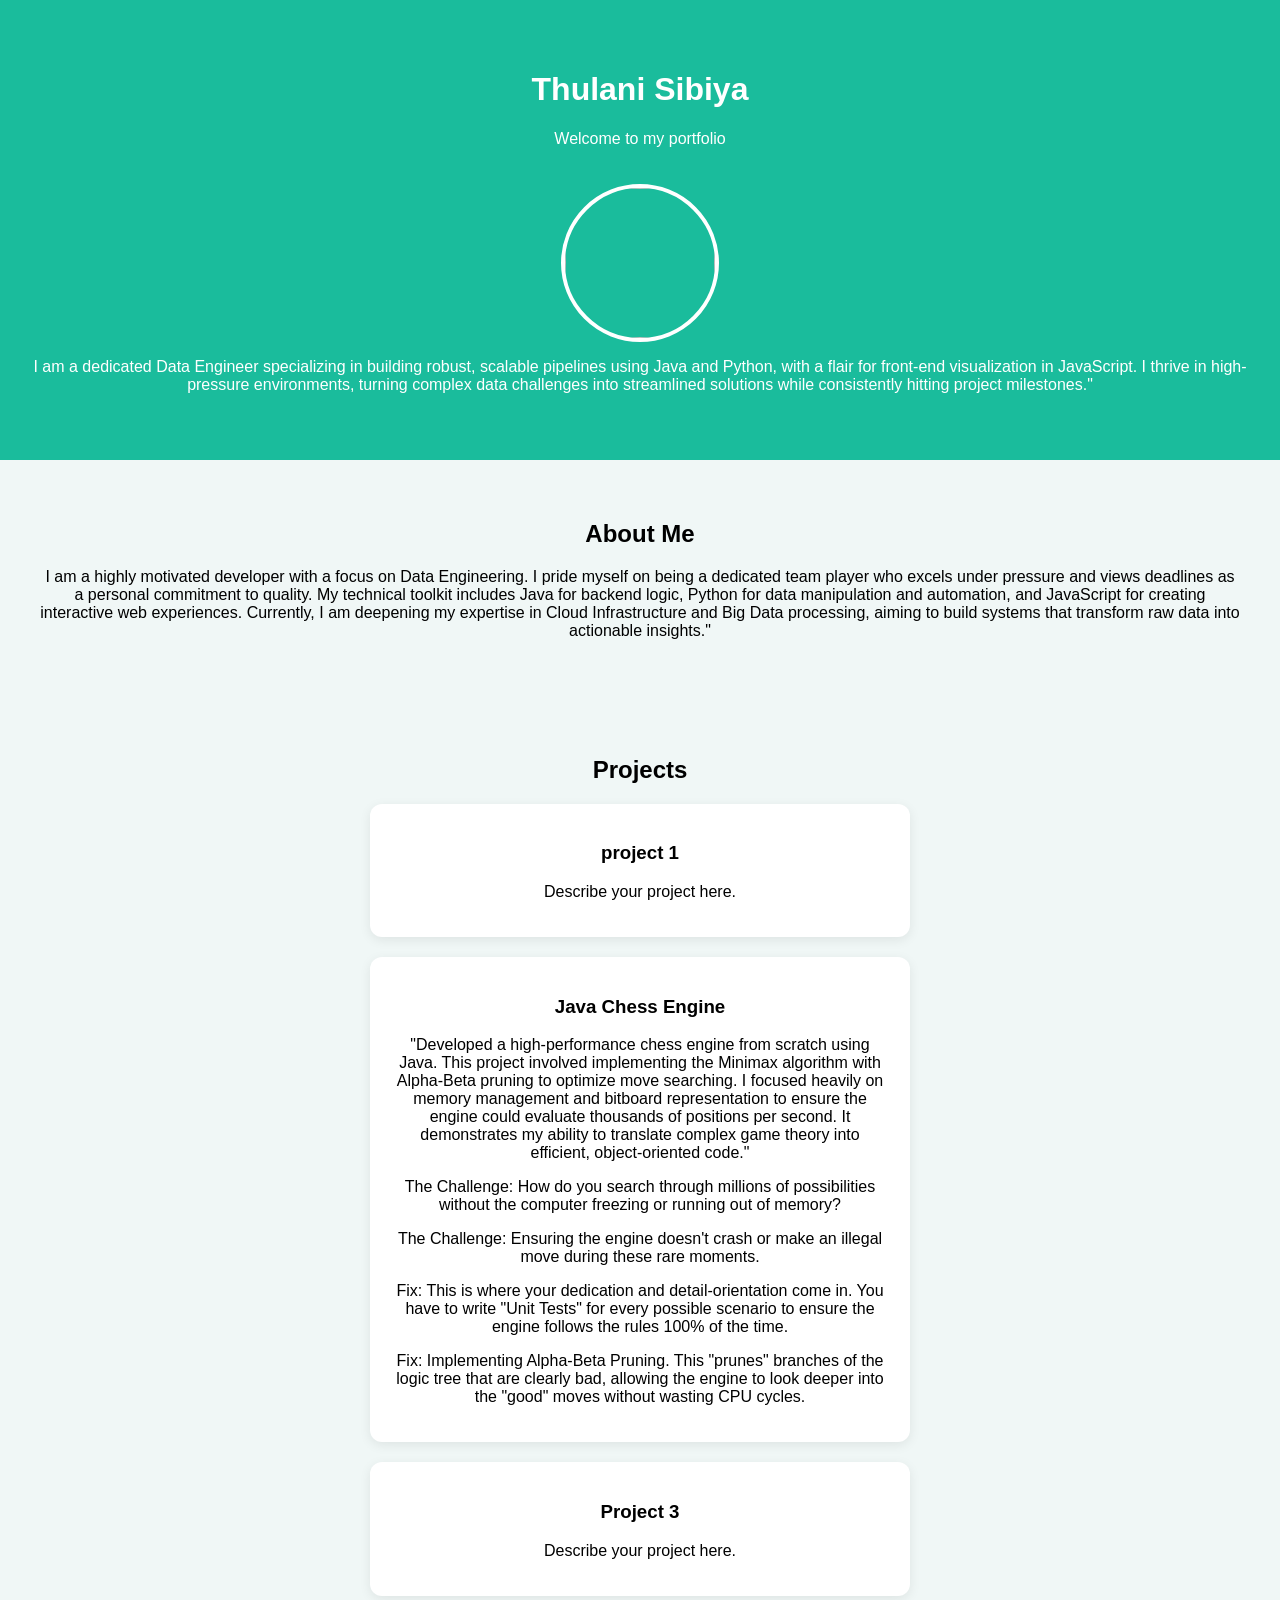
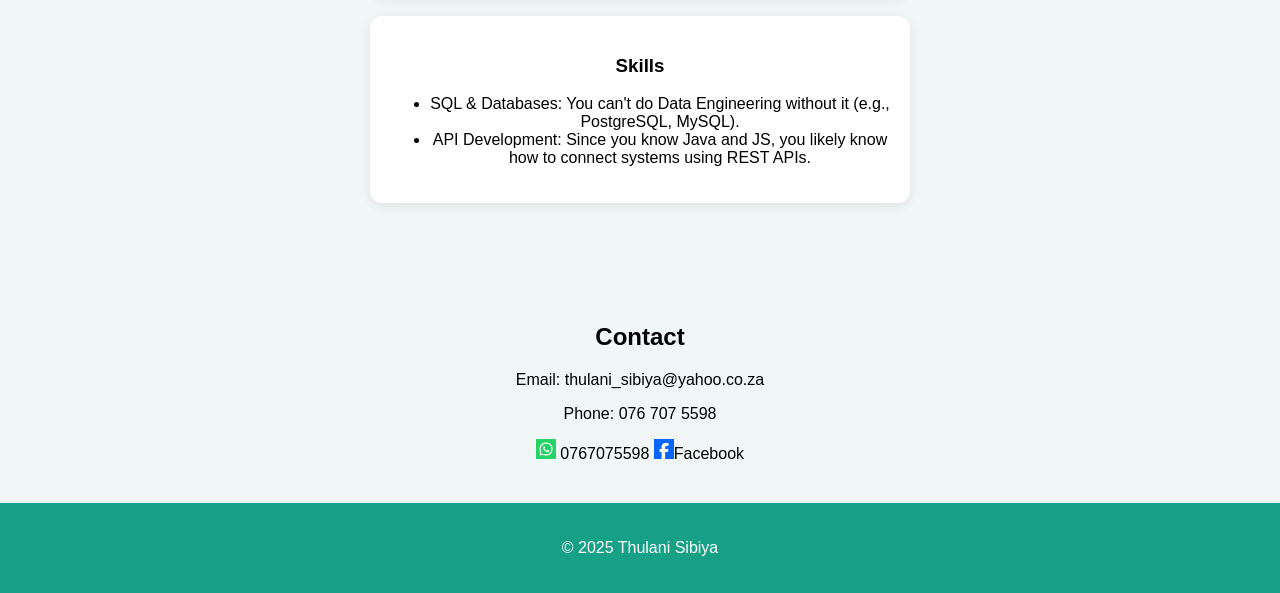
==== main/index.html @ 6e5991d3 "1st wave" ====
<!DOCTYPE html>
<html lang="en">
<head>
    <meta charset="UTF-8">
    <title>My Portfolio</title>

    <link rel="stylesheet" href="styles.css">

</head>

<body>

<header class="hero">
    <h1>Thulani Sibiya</h1>
    <p>Welcome to my portfolio</p>
    <img src="profile.jpg" class="profile-img">
    <p>
        I am a dedicated Data Engineer specializing in building robust,
        scalable pipelines using Java and Python,
        with a flair for front-end visualization in JavaScript. I thrive in high-pressure environments,
        turning complex data challenges into streamlined solutions while consistently hitting project milestones."

    </p>
</header>

<section class="container">
    <h2>About Me</h2>
    <p>
        I am a highly motivated developer with a focus on Data Engineering.
        I pride myself on being a dedicated team player who excels under pressure and views deadlines as a personal commitment to quality.

        My technical toolkit includes Java for backend logic, Python for data manipulation and automation, and JavaScript
        for creating interactive web experiences. Currently, I am deepening my expertise in Cloud Infrastructure and Big Data processing,
        aiming to build systems that transform raw data into actionable insights."
    </p>
</section>

<section class="container">
    <h2>Projects</h2>

    <div class="project">
        <h3>project 1</h3>
        <p>Describe your project here.</p>
    </div>

    <div class="project">
        <h3>Java Chess Engine</h3>
        <p>
            "Developed a high-performance chess engine from scratch using Java.
            This project involved implementing the Minimax algorithm with Alpha-Beta pruning to optimize move searching.
            I focused heavily on memory management and bitboard representation to ensure the engine could evaluate thousands of positions per second.
            It demonstrates my ability to translate complex game theory into efficient, object-oriented code."
        </p>
        <p>
            The Challenge: How do you search through millions
            of possibilities without the computer freezing or running out of memory?</p>
            <p>The Challenge: Ensuring the engine doesn't crash or make an illegal move during these rare moments.</p>

        <p>
            Fix: This is where your dedication and detail-orientation come in. You have to write
            "Unit Tests" for every possible scenario to ensure the engine follows the rules 100% of the time.
            <p>Fix: Implementing Alpha-Beta Pruning. This "prunes" branches of the logic tree that are clearly bad,
            allowing the engine to look deeper into the "good" moves without wasting CPU cycles.</p>

        </p>
    </div>
    <div class="project">
        <h3>Project 3</h3>
        <p>Describe your project here.</p>
    </div>
    <div class="project">
        <h3>Skills</h3>
        <ul>
            <li>SQL & Databases: You can't do Data Engineering without it (e.g., PostgreSQL, MySQL).</li>
            <li>API Development: Since you know Java and JS, you likely know how to connect systems using REST APIs.</li>
        </ul>
    </div>

</section>

<section class="container">
    <h2>Contact</h2>
    <p>Email: thulani_sibiya@yahoo.co.za</p>
    <p>Phone: 076 707 5598</p>
    <img src="./img/images8.png" height="20" width="20" alt="img"/> 0767075598
    <img src="./img/images9.png" height="20" width="20" alt="img"/>Facebook
</section>

<footer>
    <p>© 2025 Thulani Sibiya</p>
</footer>

</body>
</html>
---- main/styles.css ----
body{
    font-family: Arial, sans-serif;
    margin:0;
    background:#f0f7f6;
    text-align:center;
}

/* Header */
.hero{
    background:#1abc9c;
    color:white;
    padding:50px 20px;
}

/* Profile Image */
.profile-img{
    width:150px;
    height:150px;
    border-radius:50%;
    margin-top:20px;
    border:4px solid white;
}

/* Section Container */
.container{
    padding:40px;
}

/* Project Cards */
.project{
    background:white;
    margin:20px auto;
    padding:20px;
    max-width:500px;
    border-radius:12px;
    box-shadow:0 3px 12px rgba(0,0,0,0.08);
}

/* Footer */
footer{
    background:#16a085;
    color:white;
    padding:20px;
}
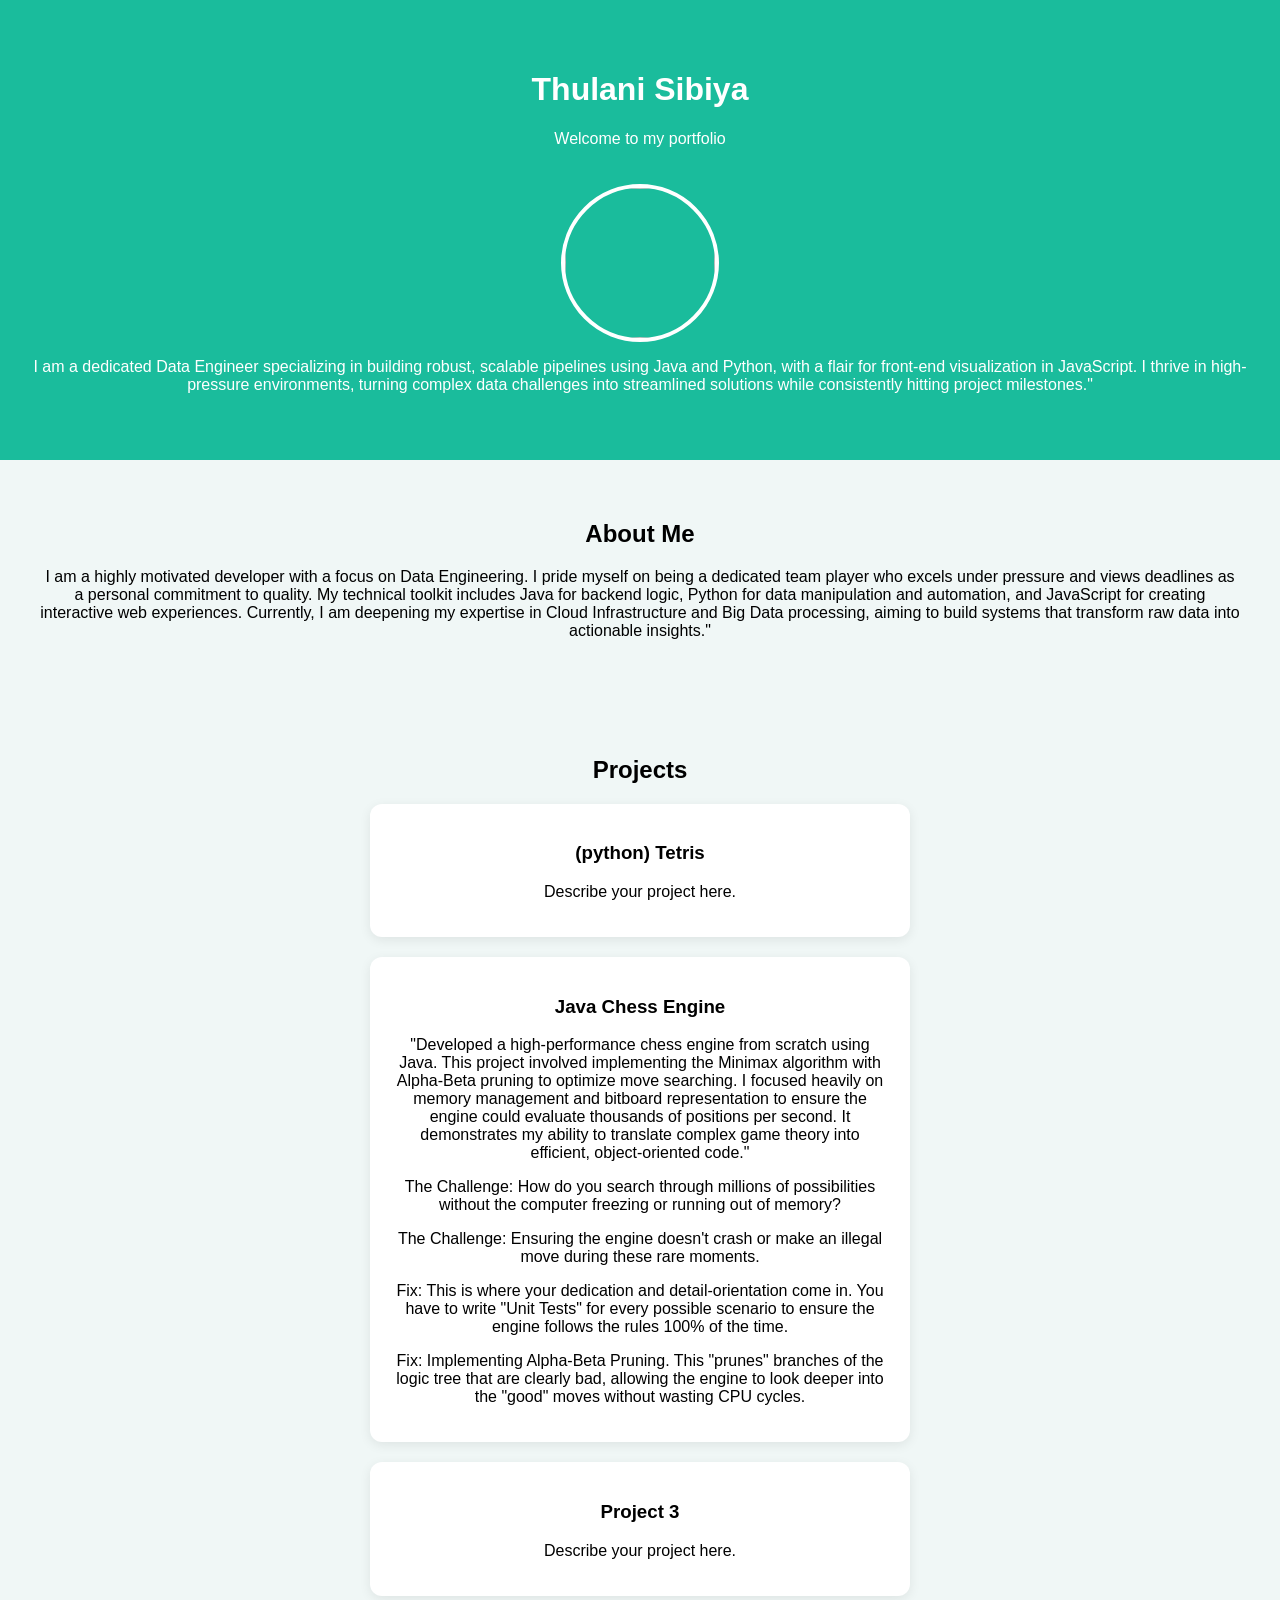
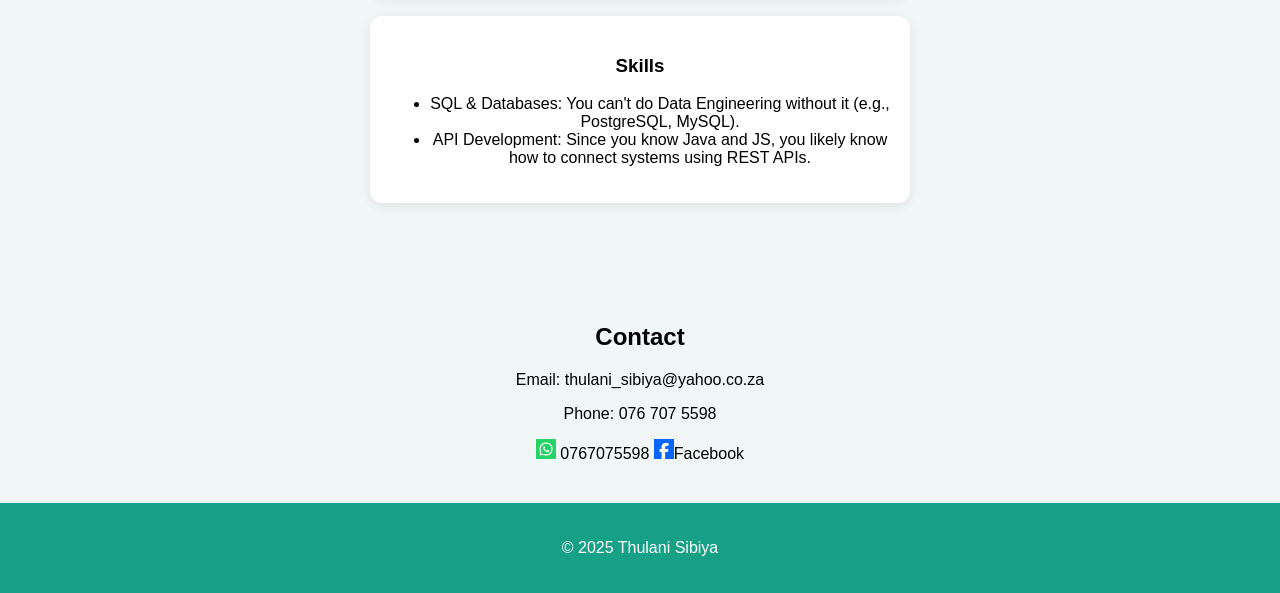
==== commit 79299afc: "2 wave" ====
--- a/main/index.html
+++ b/main/index.html
@@ -40,7 +40,7 @@
     <h2>Projects</h2>
 
     <div class="project">
-        <h3>project 1</h3>
+        <h3>(python) Tetris</h3>
         <p>Describe your project here.</p>
     </div>
 
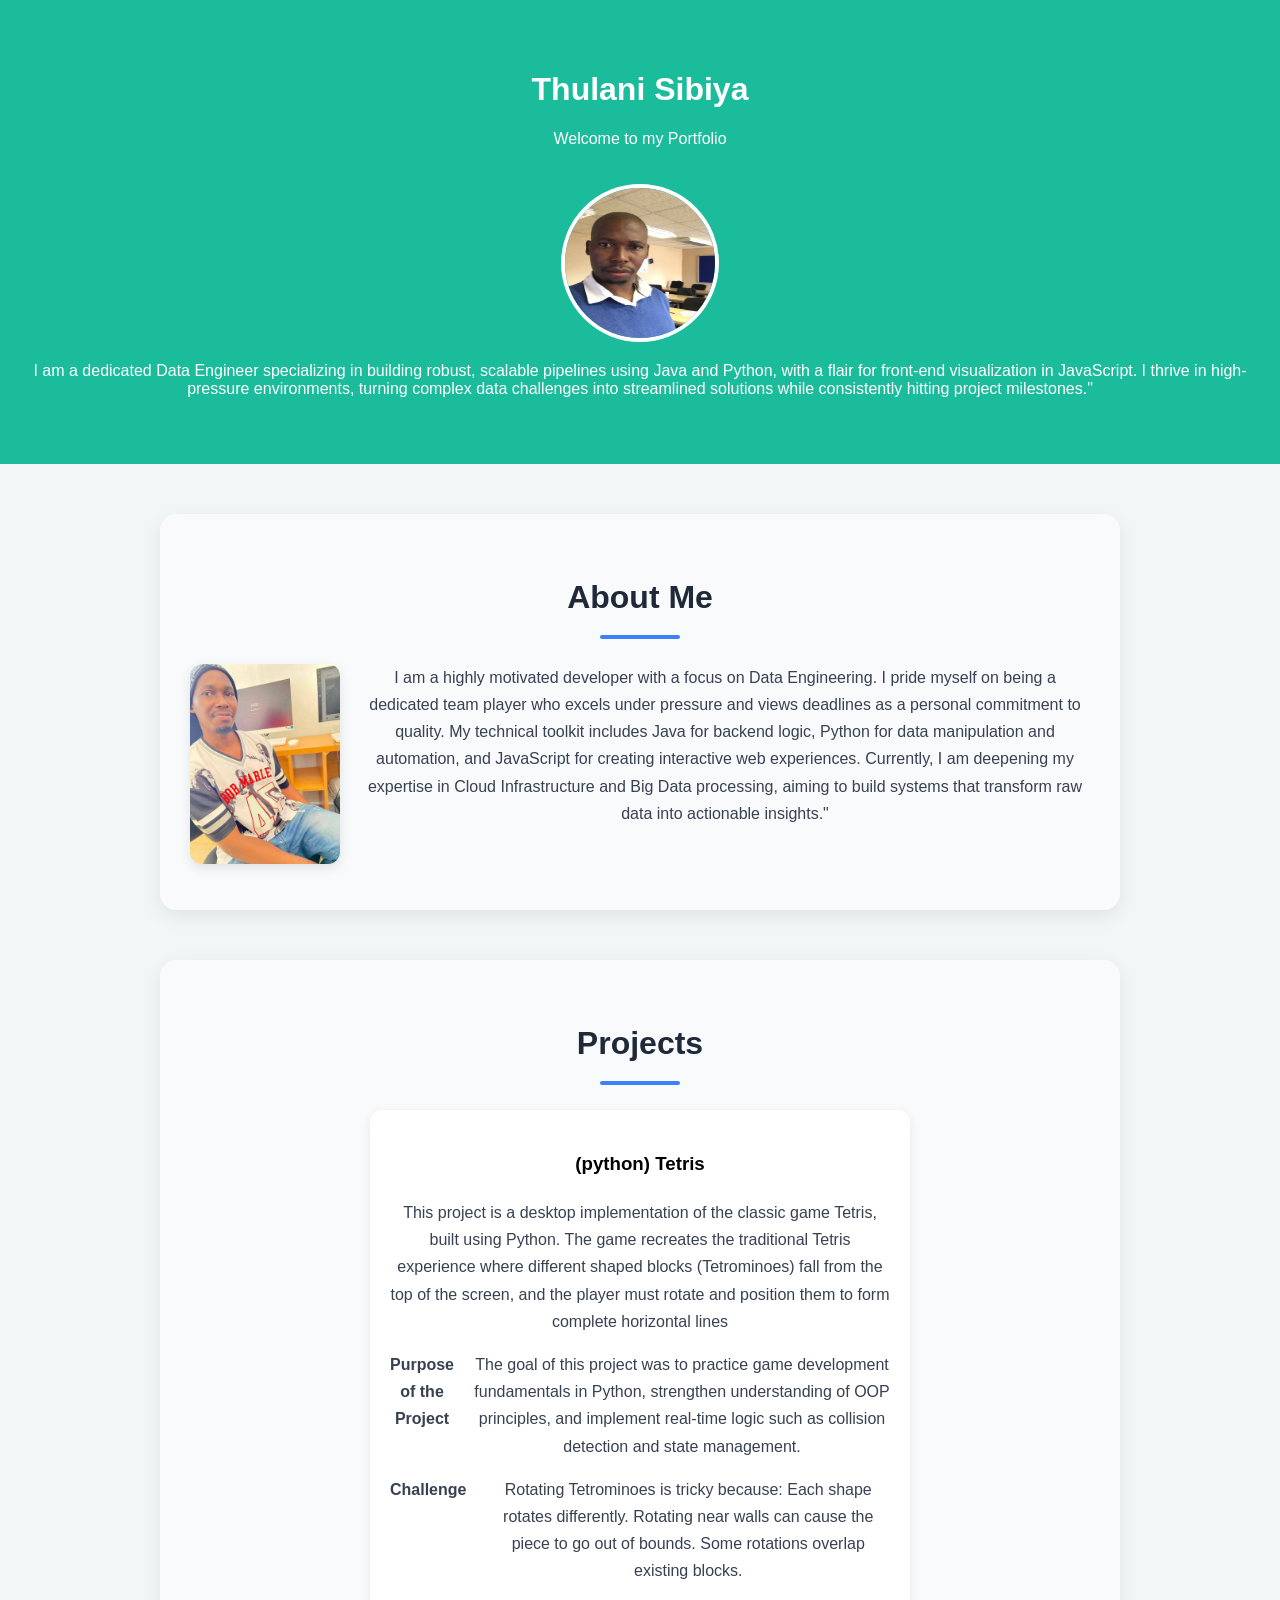
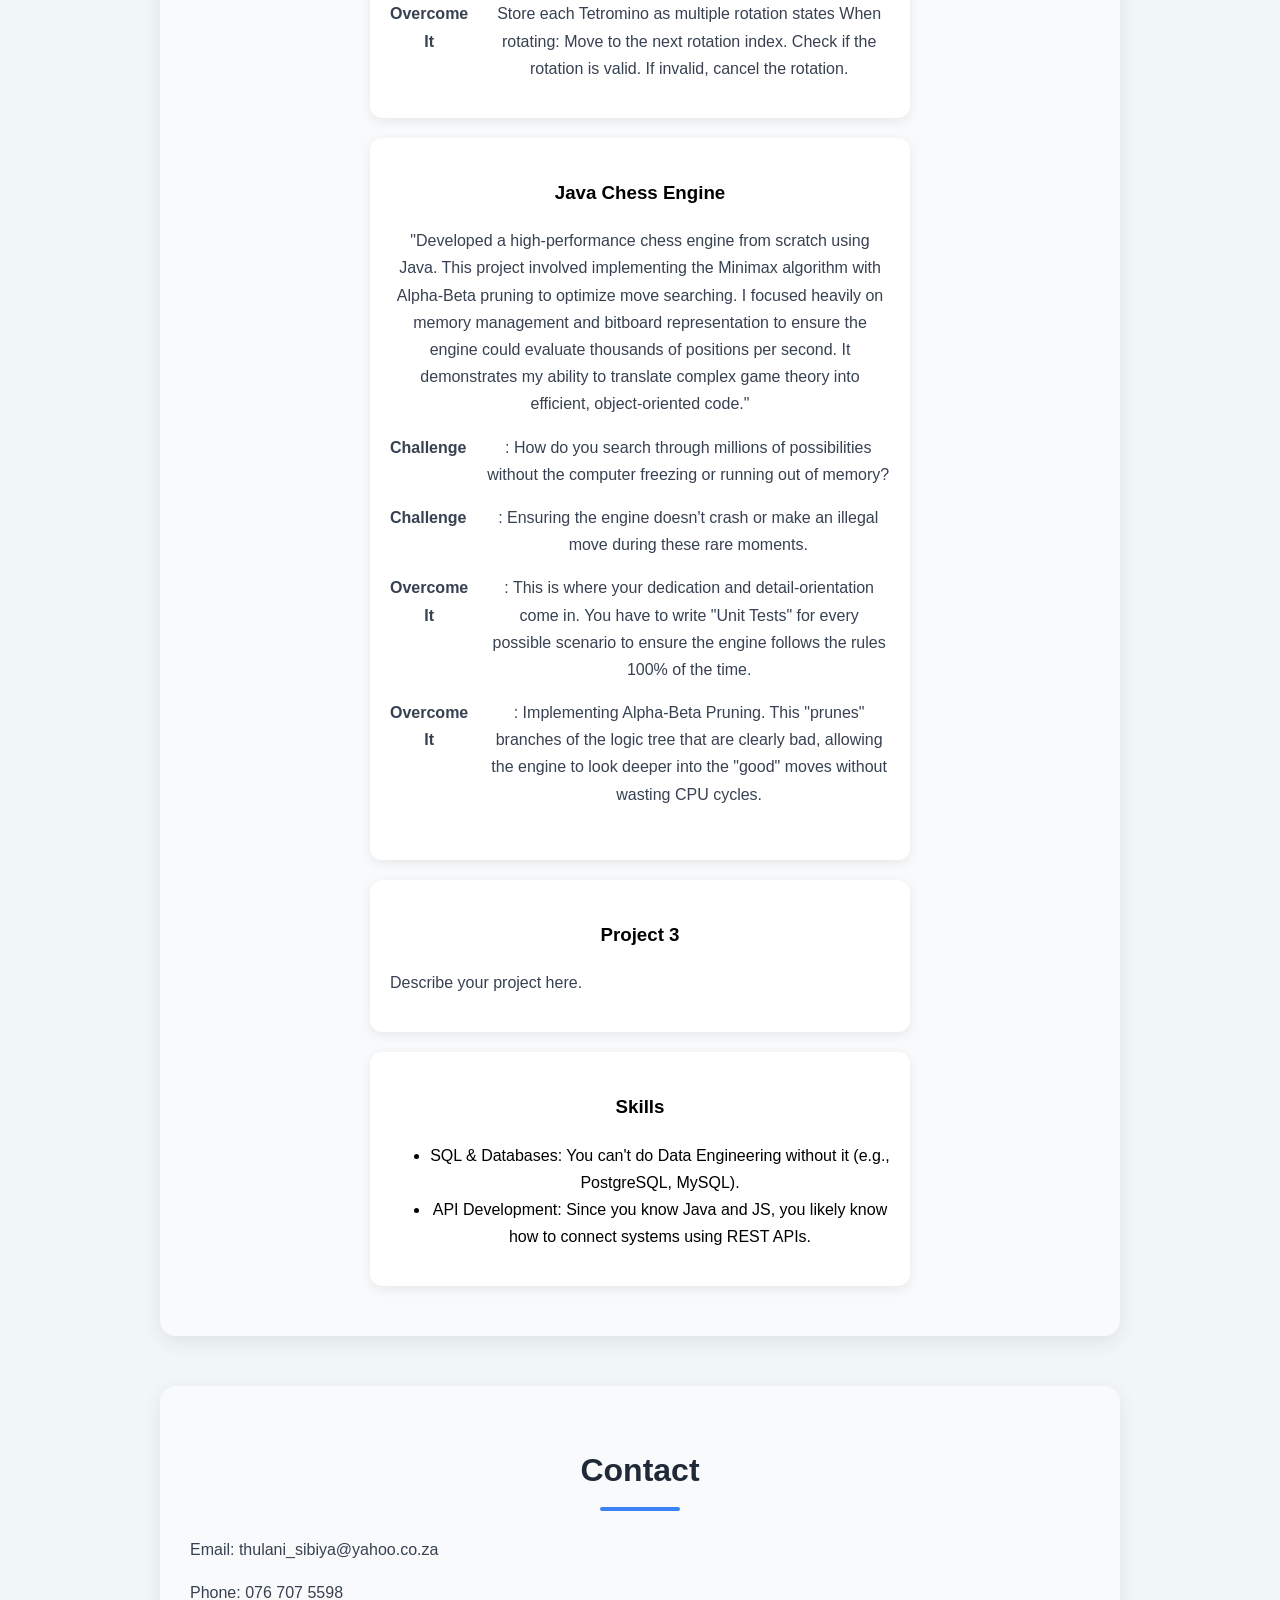
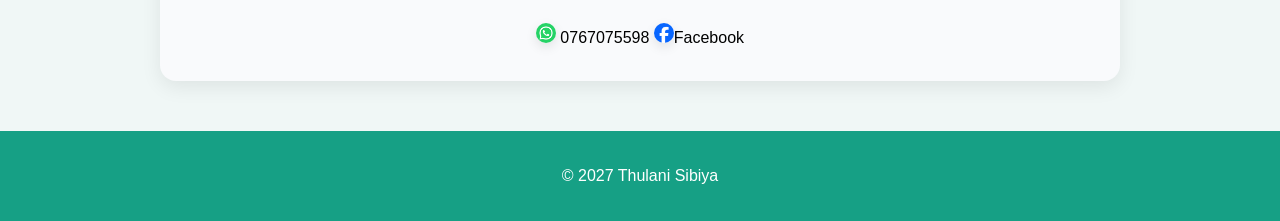
==== commit 2725193e: "check" ====
--- a/main/index.html
+++ b/main/index.html
@@ -13,8 +13,8 @@
 
 <header class="hero">
     <h1>Thulani Sibiya</h1>
-    <p>Welcome to my portfolio</p>
-    <img src="profile.jpg" class="profile-img">
+    <p>Welcome to my Portfolio</p>
+    <img src="img/9326.jpg" class="profile-img" alt="img">
     <p>
         I am a dedicated Data Engineer specializing in building robust,
         scalable pipelines using Java and Python,
@@ -26,7 +26,7 @@
 
 <section class="container">
     <h2>About Me</h2>
-    <p>
+    <p><img src="img/13264.jpg" height="200" width="156"/>
         I am a highly motivated developer with a focus on Data Engineering.
         I pride myself on being a dedicated team player who excels under pressure and views deadlines as a personal commitment to quality.
 
@@ -41,7 +41,40 @@
 
     <div class="project">
         <h3>(python) Tetris</h3>
-        <p>Describe your project here.</p>
+        <p>
+            This project is a desktop implementation of the classic game Tetris, built using Python.
+            The game recreates the traditional Tetris experience where different shaped blocks (Tetrominoes) fall from the top of the screen,
+            and the player must rotate and position them to form complete horizontal lines
+        </p>
+        <p>
+            <strong>Purpose of the Project</strong>
+            The goal of this project was to practice game development fundamentals in Python,
+            strengthen understanding of OOP principles, and implement real-time logic such as collision detection and state management.
+        </p>
+        <p>
+            <strong>Challenge</strong>
+            Rotating Tetrominoes is tricky because:
+
+            Each shape rotates differently.
+
+            Rotating near walls can cause the piece to go out of bounds.
+
+            Some rotations overlap existing blocks.
+
+        </p>
+        <p>
+            <strong>Overcome It</strong>
+            Store each Tetromino as multiple rotation states
+            When rotating:
+
+            Move to the next rotation index.
+
+            Check if the rotation is valid.
+
+            If invalid, cancel the rotation.
+
+
+        </p>
     </div>
 
     <div class="project">
@@ -53,14 +86,14 @@
             It demonstrates my ability to translate complex game theory into efficient, object-oriented code."
         </p>
         <p>
-            The Challenge: How do you search through millions
+            <strong> Challenge</strong>: How do you search through millions
             of possibilities without the computer freezing or running out of memory?</p>
-            <p>The Challenge: Ensuring the engine doesn't crash or make an illegal move during these rare moments.</p>
+        <p><strong> Challenge</strong>: Ensuring the engine doesn't crash or make an illegal move during these rare moments.</p>
 
         <p>
-            Fix: This is where your dedication and detail-orientation come in. You have to write
+            <strong>Overcome It</strong>: This is where your dedication and detail-orientation come in. You have to write
             "Unit Tests" for every possible scenario to ensure the engine follows the rules 100% of the time.
-            <p>Fix: Implementing Alpha-Beta Pruning. This "prunes" branches of the logic tree that are clearly bad,
+        <p><strong>Overcome It</strong>: Implementing Alpha-Beta Pruning. This "prunes" branches of the logic tree that are clearly bad,
             allowing the engine to look deeper into the "good" moves without wasting CPU cycles.</p>
 
         </p>
@@ -88,8 +121,8 @@
 </section>
 
 <footer>
-    <p>© 2025 Thulani Sibiya</p>
+    <p>© 2027 Thulani Sibiya</p>
 </footer>
 
 </body>
-</html>+</htm
--- a/main/styles.css
+++ b/main/styles.css
@@ -41,4 +41,60 @@
     background:#16a085;
     color:white;
     padding:20px;
+}
+.container {
+    max-width: 900px;
+    margin: 50px auto;
+    padding: 30px;
+    background: #f9fafc;
+    border-radius: 16px;
+    box-shadow: 0 6px 20px rgba(0,0,0,0.08);
+    font-family: Arial, Helvetica, sans-serif;
+    line-height: 1.7;
+}
+
+.container h2 {
+    text-align: center;
+    margin-bottom: 25px;
+    font-size: 2rem;
+    color: #1f2937;
+    position: relative;
+}
+
+.container h2::after {
+    content: "";
+    width: 80px;
+    height: 4px;
+    background: #3b82f6;
+    display: block;
+    margin: 10px auto 0;
+    border-radius: 2px;
+}
+
+.container p {
+    display: flex;
+    align-items: flex-start;
+    gap: 20px;
+    color: #374151;
+    font-size: 1rem;
+}
+
+.container img {
+    border-radius: 12px;
+    object-fit: cover;
+    box-shadow: 0 4px 12px rgba(0,0,0,0.1);
+}
+
+/* Responsive design */
+@media (max-width: 600px) {
+    .container p {
+        flex-direction: column;
+        align-items: center;
+        text-align: center;
+    }
+
+    .container img {
+        height: 180px;
+        width: auto;
+    }
 }
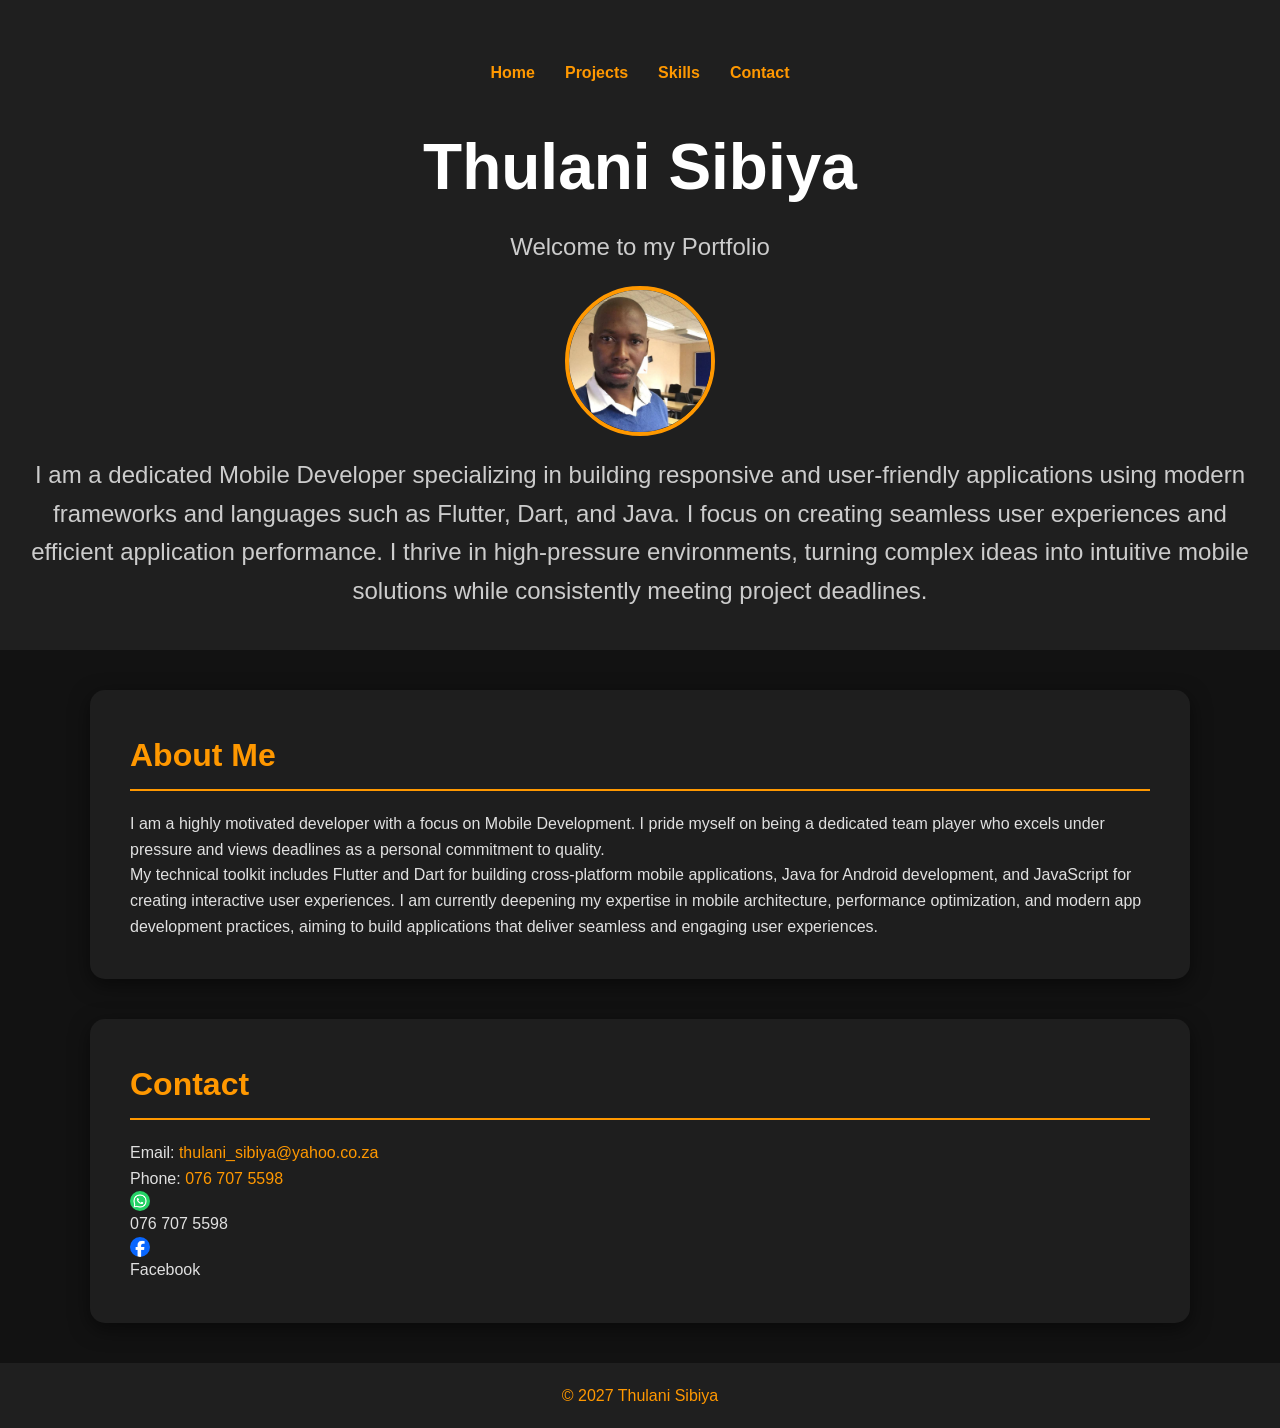
==== commit eae46599: "final" ====
--- a/main/index.html
+++ b/main/index.html
@@ -1,123 +1,60 @@
-
 <!DOCTYPE html>
 <html lang="en">
 <head>
     <meta charset="UTF-8">
-    <title>My Portfolio</title>
+    <meta name="viewport" content="width=device-width, initial-scale=1.0">
+    <title>Thulani Sibiya | Portfolio</title>
 
     <link rel="stylesheet" href="styles.css">
-
 </head>
 
 <body>
 
 <header class="hero">
+    <nav>
+        <a href="index.html">Home</a>
+        <a href="Projects.html">Projects</a>
+        <a href="Skills.html">Skills</a>
+        <a href="Contact.html">Contact</a>
+    </nav>
+
     <h1>Thulani Sibiya</h1>
     <p>Welcome to my Portfolio</p>
-    <img src="img/9326.jpg" class="profile-img" alt="img">
+
+    <img src="img/9326.jpg" class="profile-img" alt="Profile picture of Thulani">
+
     <p>
-        I am a dedicated Data Engineer specializing in building robust,
-        scalable pipelines using Java and Python,
-        with a flair for front-end visualization in JavaScript. I thrive in high-pressure environments,
-        turning complex data challenges into streamlined solutions while consistently hitting project milestones."
-
+        I am a dedicated Mobile Developer specializing in building responsive and user-friendly applications using modern 
+        frameworks and languages such as Flutter, Dart, and Java. I focus on creating seamless user experiences and efficient application performance. 
+        I thrive in high-pressure environments, turning complex ideas into intuitive mobile solutions while consistently meeting project deadlines.
     </p>
 </header>
 
 <section class="container">
     <h2>About Me</h2>
-    <p><img src="img/13264.jpg" height="200" width="156"/>
-        I am a highly motivated developer with a focus on Data Engineering.
+    <p>
+        I am a highly motivated developer with a focus on Mobile Development.
         I pride myself on being a dedicated team player who excels under pressure and views deadlines as a personal commitment to quality.
-
-        My technical toolkit includes Java for backend logic, Python for data manipulation and automation, and JavaScript
-        for creating interactive web experiences. Currently, I am deepening my expertise in Cloud Infrastructure and Big Data processing,
-        aiming to build systems that transform raw data into actionable insights."
+    </p>
+    <p>
+        My technical toolkit includes Flutter and Dart for building cross-platform mobile applications, Java for Android development, 
+        and JavaScript for creating interactive user experiences. I am currently deepening my expertise in mobile architecture, 
+        performance optimization, and modern app development practices, aiming to build applications that deliver seamless and engaging user experiences.
     </p>
 </section>
 
 <section class="container">
-    <h2>Projects</h2>
+    <h2>Contact</h2>
 
-    <div class="project">
-        <h3>(python) Tetris</h3>
-        <p>
-            This project is a desktop implementation of the classic game Tetris, built using Python.
-            The game recreates the traditional Tetris experience where different shaped blocks (Tetrominoes) fall from the top of the screen,
-            and the player must rotate and position them to form complete horizontal lines
-        </p>
-        <p>
-            <strong>Purpose of the Project</strong>
-            The goal of this project was to practice game development fundamentals in Python,
-            strengthen understanding of OOP principles, and implement real-time logic such as collision detection and state management.
-        </p>
-        <p>
-            <strong>Challenge</strong>
-            Rotating Tetrominoes is tricky because:
+    <p>Email: <a href="mailto:thulani_sibiya@yahoo.co.za">thulani_sibiya@yahoo.co.za</a></p>
+    <p>Phone: <a href="tel:0767075598">076 707 5598</a></p>
 
-            Each shape rotates differently.
-
-            Rotating near walls can cause the piece to go out of bounds.
-
-            Some rotations overlap existing blocks.
-
-        </p>
-        <p>
-            <strong>Overcome It</strong>
-            Store each Tetromino as multiple rotation states
-            When rotating:
-
-            Move to the next rotation index.
-
-            Check if the rotation is valid.
-
-            If invalid, cancel the rotation.
-
-
-        </p>
-    </div>
-
-    <div class="project">
-        <h3>Java Chess Engine</h3>
-        <p>
-            "Developed a high-performance chess engine from scratch using Java.
-            This project involved implementing the Minimax algorithm with Alpha-Beta pruning to optimize move searching.
-            I focused heavily on memory management and bitboard representation to ensure the engine could evaluate thousands of positions per second.
-            It demonstrates my ability to translate complex game theory into efficient, object-oriented code."
-        </p>
-        <p>
-            <strong> Challenge</strong>: How do you search through millions
-            of possibilities without the computer freezing or running out of memory?</p>
-        <p><strong> Challenge</strong>: Ensuring the engine doesn't crash or make an illegal move during these rare moments.</p>
-
-        <p>
-            <strong>Overcome It</strong>: This is where your dedication and detail-orientation come in. You have to write
-            "Unit Tests" for every possible scenario to ensure the engine follows the rules 100% of the time.
-        <p><strong>Overcome It</strong>: Implementing Alpha-Beta Pruning. This "prunes" branches of the logic tree that are clearly bad,
-            allowing the engine to look deeper into the "good" moves without wasting CPU cycles.</p>
-
-        </p>
-    </div>
-    <div class="project">
-        <h3>Project 3</h3>
-        <p>Describe your project here.</p>
-    </div>
-    <div class="project">
-        <h3>Skills</h3>
-        <ul>
-            <li>SQL & Databases: You can't do Data Engineering without it (e.g., PostgreSQL, MySQL).</li>
-            <li>API Development: Since you know Java and JS, you likely know how to connect systems using REST APIs.</li>
-        </ul>
-    </div>
-
-</section>
-
-<section class="container">
-    <h2>Contact</h2>
-    <p>Email: thulani_sibiya@yahoo.co.za</p>
-    <p>Phone: 076 707 5598</p>
-    <img src="./img/images8.png" height="20" width="20" alt="img"/> 0767075598
-    <img src="./img/images9.png" height="20" width="20" alt="img"/>Facebook
+    <p>
+        <img src="./img/images8.png" height="20" width="20" alt="Phone icon"/> 076 707 5598
+    </p>
+    <p>
+        <img src="./img/images9.png" height="20" width="20" alt="Facebook icon"/> Facebook
+    </p>
 </section>
 
 <footer>
@@ -125,4 +62,4 @@
 </footer>
 
 </body>
-</htm+</html>
--- a/main/styles.css
+++ b/main/styles.css
@@ -1,100 +1,231 @@
-body{
-    font-family: Arial, sans-serif;
-    margin:0;
-    background:#f0f7f6;
-    text-align:center;
-}
-
-/* Header */
-.hero{
-    background:#1abc9c;
-    color:white;
-    padding:50px 20px;
-}
-
-/* Profile Image */
-.profile-img{
-    width:150px;
-    height:150px;
-    border-radius:50%;
-    margin-top:20px;
-    border:4px solid white;
-}
-
-/* Section Container */
-.container{
-    padding:40px;
-}
-
-/* Project Cards */
-.project{
-    background:white;
-    margin:20px auto;
-    padding:20px;
-    max-width:500px;
-    border-radius:12px;
-    box-shadow:0 3px 12px rgba(0,0,0,0.08);
-}
-
-/* Footer */
-footer{
-    background:#16a085;
-    color:white;
-    padding:20px;
-}
+/* ============================
+   General Reset & Base Styles
+=============================== */
+* {
+    margin: 0;
+    padding: 0;
+    box-sizing: border-box;
+}
+
+body {
+    font-family: 'Roboto', sans-serif;
+    line-height: 1.6;
+    color: #e0e0e0;
+    background-color: #121212;
+}
+
+a {
+    color: #ff9800;
+    text-decoration: none;
+}
+
+a:hover {
+    color: #ffc107;
+}
+
+img {
+    max-width: 100%;
+    display: block;
+    border-radius: 10px;
+}
+
+/* ============================
+   Header & Hero Section
+=============================== */
+header.hero {
+    background: #1f1f1f;
+    color: #ff9800;
+    text-align: center;
+    padding: 60px 20px 40px;
+}
+
+header.hero nav {
+    display: flex;
+    justify-content: center;
+    gap: 30px;
+    margin-bottom: 30px;
+    flex-wrap: wrap;
+}
+
+header.hero nav a {
+    font-weight: 600;
+    color: #ff9800;
+    transition: all 0.3s ease;
+}
+
+header.hero nav a:hover {
+    color: #ffc107;
+}
+
+header.hero h1 {
+    font-size: 3rem;
+    margin-bottom: 10px;
+    color: #fff;
+}
+
+header.hero p {
+    font-size: 1.2rem;
+    color: #ccc;
+}
+
+header.hero .profile-img {
+    width: 150px;
+    height: 150px;
+    border-radius: 50%;
+    margin: 20px auto;
+    border: 4px solid #ff9800;
+    object-fit: cover;
+}
+
+/* ============================
+   Container Sections
+=============================== */
 .container {
-    max-width: 900px;
-    margin: 50px auto;
-    padding: 30px;
-    background: #f9fafc;
-    border-radius: 16px;
-    box-shadow: 0 6px 20px rgba(0,0,0,0.08);
-    font-family: Arial, Helvetica, sans-serif;
-    line-height: 1.7;
+    width: 90%;
+    max-width: 1100px;
+    margin: 40px auto;
+    padding: 20px;
+    background-color: #1e1e1e;
+    border-radius: 15px;
+    box-shadow: 0 6px 20px rgba(0, 0, 0, 0.5);
 }
 
 .container h2 {
+    font-size: 2rem;
+    margin-bottom: 20px;
+    color: #ff9800;
+    border-bottom: 2px solid #ff9800;
+    padding-bottom: 8px;
+}
+
+/* ============================
+   Projects & Skills Cards
+=============================== */
+.project, .skill-card {
+    background-color: #2a2a2a;
+    padding: 20px;
+    border-radius: 15px;
+    margin-bottom: 20px;
+    box-shadow: 0 6px 15px rgba(0, 0, 0, 0.4);
+    transition: transform 0.3s ease, box-shadow 0.3s ease;
+}
+
+.project:hover, .skill-card:hover {
+    transform: translateY(-5px);
+    box-shadow: 0 10px 25px rgba(0, 0, 0, 0.6);
+}
+
+.project h3, .skill-card h3 {
+    font-size: 1.6rem;
+    margin-bottom: 10px;
+    color: #ffc107;
+}
+
+.project p, .skill-card p {
+    color: #ccc;
+}
+
+/* Skills Icon */
+.skill-card {
     text-align: center;
-    margin-bottom: 25px;
-    font-size: 2rem;
-    color: #1f2937;
-    position: relative;
-}
-
-.container h2::after {
-    content: "";
-    width: 80px;
-    height: 4px;
-    background: #3b82f6;
-    display: block;
-    margin: 10px auto 0;
-    border-radius: 2px;
-}
-
-.container p {
+}
+
+.skill-card i {
+    font-size: 3rem;
+    margin-bottom: 12px;
+    color: #ff9800;
+}
+
+/* ============================
+   Forms
+=============================== */
+.contact-form {
     display: flex;
-    align-items: flex-start;
-    gap: 20px;
-    color: #374151;
+    flex-direction: column;
+    gap: 15px;
+}
+
+.contact-form label {
+    font-weight: bold;
+    color: #fff;
+}
+
+.contact-form input,
+.contact-form textarea,
+.contact-form select {
+    padding: 12px;
+    border-radius: 10px;
+    border: none;
+    background-color: #333;
+    color: #fff;
     font-size: 1rem;
 }
 
-.container img {
-    border-radius: 12px;
-    object-fit: cover;
-    box-shadow: 0 4px 12px rgba(0,0,0,0.1);
-}
-
-/* Responsive design */
-@media (max-width: 600px) {
-    .container p {
-        flex-direction: column;
-        align-items: center;
-        text-align: center;
-    }
-
-    .container img {
-        height: 180px;
-        width: auto;
+.contact-form input:focus,
+.contact-form textarea:focus {
+    outline: 2px solid #ff9800;
+}
+
+.contact-form button {
+    background-color: #ff9800;
+    color: #121212;
+    border: none;
+    padding: 12px;
+    font-size: 1rem;
+    border-radius: 10px;
+    cursor: pointer;
+    transition: all 0.3s ease;
+}
+
+.contact-form button:hover {
+    background-color: #ffc107;
+}
+
+/* ============================
+   Contact Details
+=============================== */
+.contact-details p {
+    margin-bottom: 10px;
+    color: #ccc;
+}
+
+.contact-details img {
+    vertical-align: middle;
+    margin-right: 10px;
+}
+
+/* ============================
+   Footer
+=============================== */
+footer {
+    background-color: #1f1f1f;
+    color: #ff9800;
+    text-align: center;
+    padding: 20px;
+    margin-top: 40px;
+}
+
+/* ============================
+   Responsive
+=============================== */
+@media (min-width: 768px) {
+    .skills-container {
+        display: grid;
+        grid-template-columns: repeat(auto-fill, minmax(150px, 1fr));
+        gap: 20px;
+    }
+}
+
+@media (min-width: 992px) {
+    header.hero h1 {
+        font-size: 4rem;
+    }
+
+    header.hero p {
+        font-size: 1.5rem;
+    }
+
+    .container {
+        padding: 40px;
     }
 }
